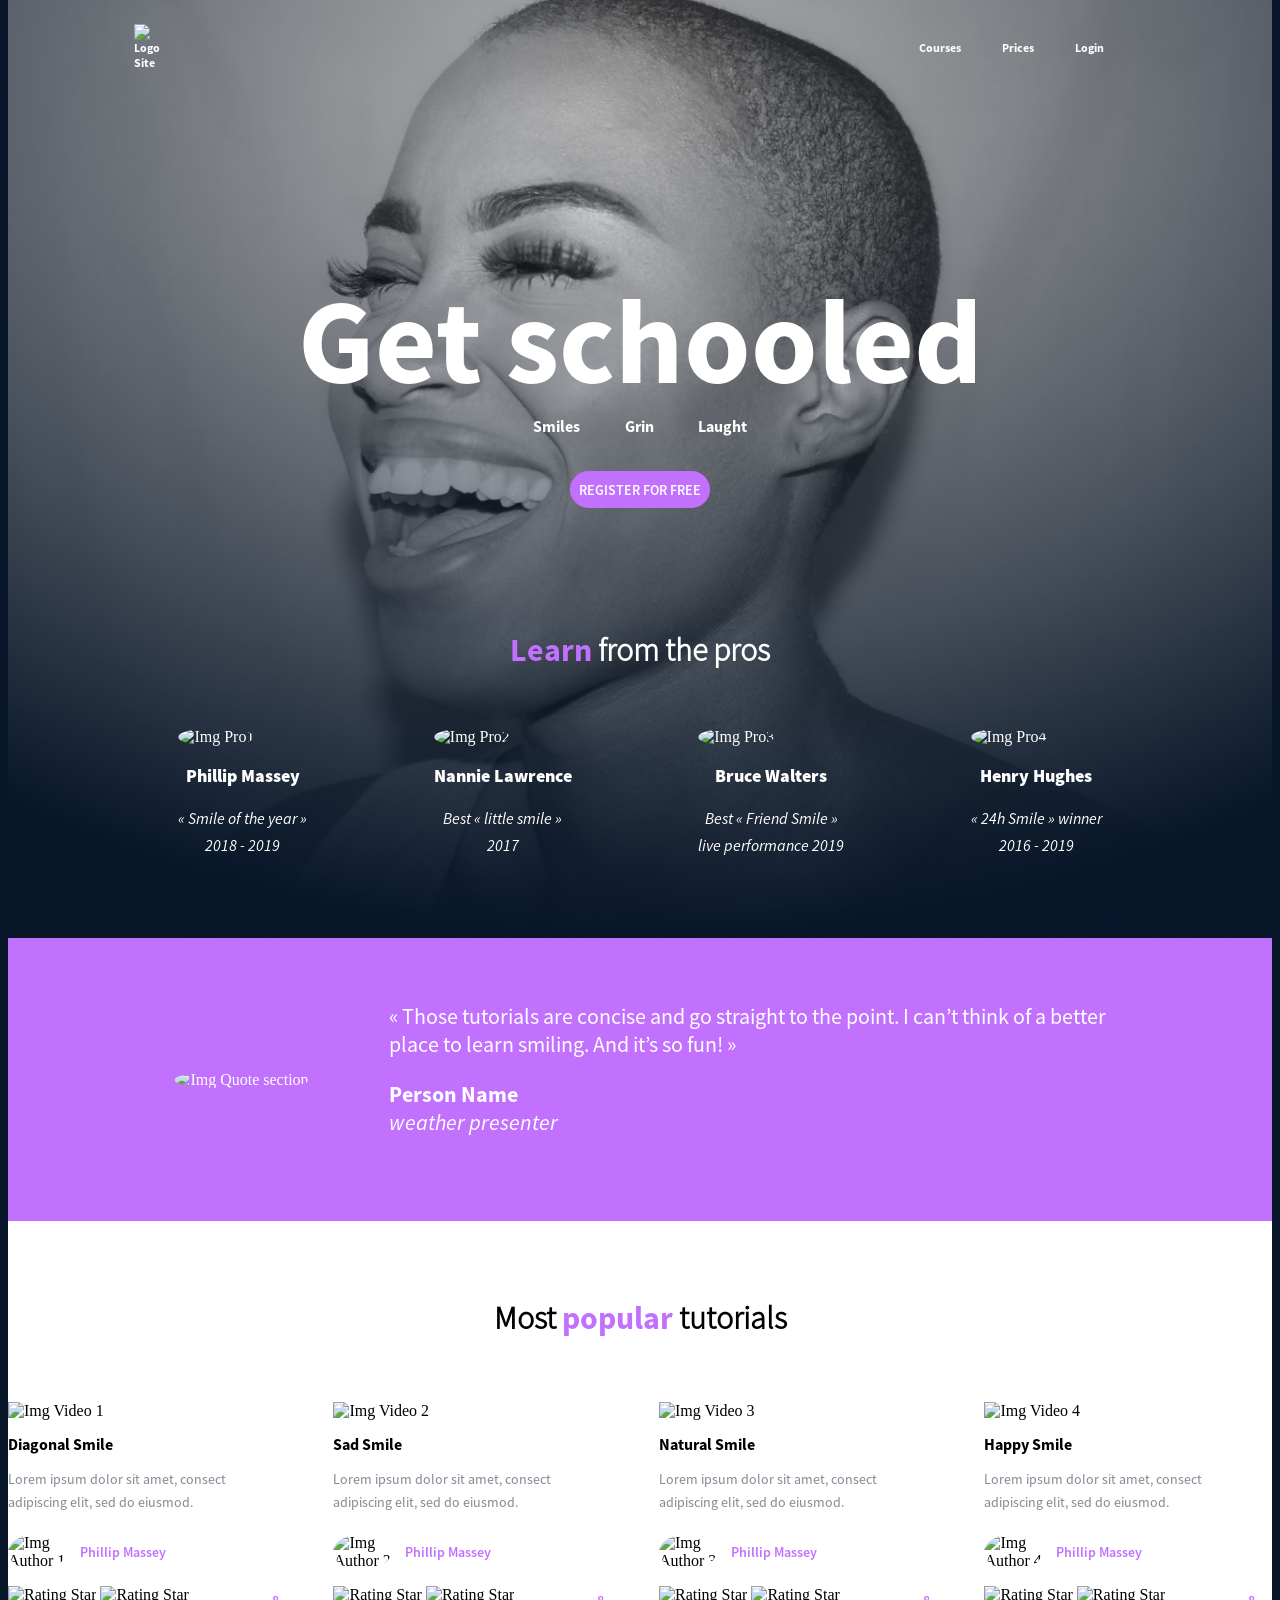
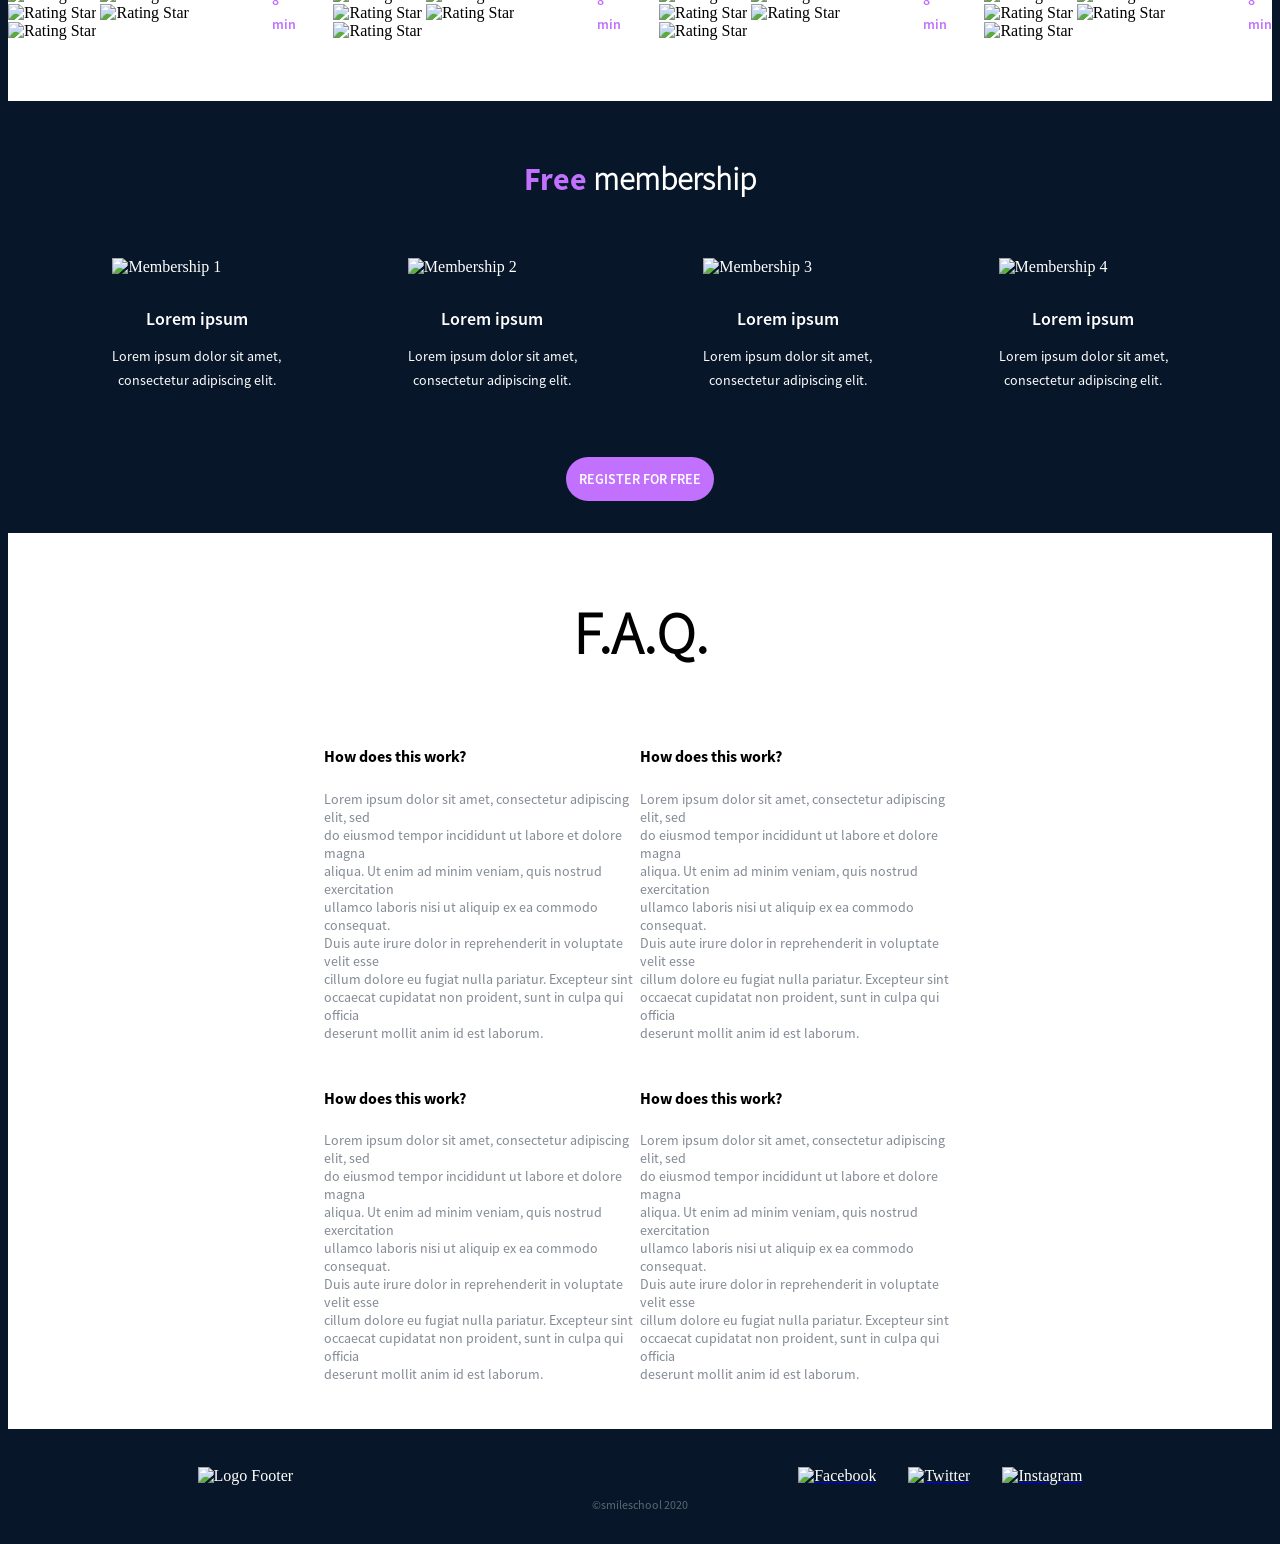
==== css_advanced/index.html @ 0d302283 "Ajout fichier index.html dans le dossier css_Advanced" ====
<!DOCTYPE html>
<html lang="fr">
    <head>
        <meta charset="UTF-8">
        <title>Page Test</title>
        <link rel="stylesheet" href="../css_advanced/styles.css">
    </head>

    <body>
        <header>
            <!-- Ajout Task 1 -->
            <div class="Logo">
                <a href="index.html"><img src="Assets/Logo.svg" alt="Logo Site"></a>
            </div>
            <div class="Menu">
                <a href="#">Courses</a>
                <a href="#">Prices</a>
                <a href="#">Login</a>
            </div>
        </header>
        <!-- Ajout Task 2 -->
        <main>
            <section class="Main_Part">
                <div id="Main_Title"> <!-- Block n°1 - Task 2 -->
                    <h1>Get schooled</h1>
                    <div class="Lines">
                        <p>Smiles</p>
                        <p>Grin</p>
                        <p>Laught</p>
                    </div>

                    <button>REGISTER FOR FREE</button>
                </div>
                <div> <!-- Block n°2 contenant les autres blocks - Task 2 -->
                    <h2>
                        <span id="Learn">Learn</span> from the pros
                    </h2>
                    <div class="Pros">
                        <div> <!-- Premier block dans Block n°2 -->
                            <img src="Assets/Pros/Pro1.svg" alt="Img Pro1">
                            <h3>Phillip Massey</h3>
                            <p>« Smile of the year » <br/>
                            2018 - 2019</p>
                        </div>
                        <div> <!-- Deuxième block dans Block n°2 -->
                            <img src="Assets/Pros/Pro2.svg" alt="Img Pro2">
                            <h3>Nannie Lawrence</h3>
                            <p>Best « little smile » <br/>
                            2017</p>
                        </div>
                        <div> <!-- Troisième block dans Block n°2 -->
                            <img src="Assets/Pros/Pro3.svg" alt="Img Pro3">
                            <h3>Bruce Walters</h3>
                            <p>Best « Friend Smile » <br/>
                            live performance 2019</p>
                        </div>
                        <div> <!-- Quatrième block dans Block n°2 -->
                            <img src="Assets/Pros/Pro4.svg" alt="Img Pro4">
                            <h3>Henry Hughes</h3>
                            <p>« 24h Smile » winner <br/>
                            2016 - 2019</p>
                        </div>
                    </div>
                </div>
            </section>
            <!-- Ajout Task 3 -->
            <section class="Testimonials">
                <div class="Testimony"> <!-- Block Quote section contenant les blocks de citations - Task 3 -->
                    <img src="Assets/Pros/Testimony2.svg" alt="Img Quote section">
                    <div>
                        <blockquote>« Those tutorials are concise and go straight to the point. I can’t think of a better
                            <br/> place to learn smiling. And it’s so fun! »</blockquote>
                        <p id="Name">Person Name</p>
                        <p id="Description">weather presenter</p>
                    </div>
                </div>
            </section>
            <!-- Ajout Task 4 -->
            <section class="Tutorials">
                <h1>Most <span id="Popular">popular</span> tutorials</h1>
                <div class="Videos"> <!-- Block contenant les 4 video blocks - Task 4 -->
                    <div> <!-- Premier Block vidéo -->
                        <img src="Assets/Videos/Preview1.svg" alt="Img Video 1">
                        <h2>Diagonal Smile</h2>
                        <p>Lorem ipsum dolor sit amet, consect
                            <br/> adipiscing elit, sed do eiusmod.</p>
                        <div class="Author"> <!-- Block description Auteur -->
                            <img src="Assets/Pros/Pro1.svg" alt="Img Author 1">
                            <h3>Phillip Massey</h3>
                        </div>
                        <div class="Rating"> <!-- Block Rating -->
                            <div>
                                <img src="Assets/Filled_Star.svg" alt="Rating Star">
                                <img src="Assets/Filled_Star.svg" alt="Rating Star">
                                <img src="Assets/Filled_Star.svg" alt="Rating Star">
                                <img src="Assets/Filled_Star.svg" alt="Rating Star">
                                <img src="Assets/Blanked_Star.svg" alt="Rating Star">
                            </div>
                            <p>8 min</p>
                        </div>
                    </div>
                    <div> <!-- Deuxième Block vidéo -->
                        <img src="Assets/Videos/Preview2.svg" alt="Img Video 2">
                        <h2>Sad Smile</h2>
                        <p>Lorem ipsum dolor sit amet, consect
                            <br/> adipiscing elit, sed do eiusmod.</p>
                        <div class="Author"> <!-- Block description Auteur -->
                            <img src="Assets/Pros/Pro1.svg" alt="Img Author 2">
                            <h3>Phillip Massey</h3>
                        </div>
                        <div class="Rating"> <!-- Block Rating -->
                            <div>
                                <img src="Assets/Filled_Star.svg" alt="Rating Star">
                                <img src="Assets/Filled_Star.svg" alt="Rating Star">
                                <img src="Assets/Filled_Star.svg" alt="Rating Star">
                                <img src="Assets/Filled_Star.svg" alt="Rating Star">
                                <img src="Assets/Blanked_Star.svg" alt="Rating Star">
                            </div>
                            <p>8 min</p>
                        </div>
                    </div>
                    <div> <!-- Troisième Block vidéo -->
                        <img src="Assets/Videos/Preview3.svg" alt="Img Video 3">
                        <h2>Natural Smile</h2>
                        <p>Lorem ipsum dolor sit amet, consect
                            <br/> adipiscing elit, sed do eiusmod.</p>
                        <div class="Author"> <!-- Block description Auteur -->
                            <img src="Assets/Pros/Pro1.svg" alt="Img Author 3">
                            <h3>Phillip Massey</h3>
                        </div>
                        <div class="Rating"> <!-- Block Rating -->
                            <div>
                                <img src="Assets/Filled_Star.svg" alt="Rating Star">
                                <img src="Assets/Filled_Star.svg" alt="Rating Star">
                                <img src="Assets/Filled_Star.svg" alt="Rating Star">
                                <img src="Assets/Filled_Star.svg" alt="Rating Star">
                                <img src="Assets/Blanked_Star.svg" alt="Rating Star">
                            </div>
                            <p>8 min</p>
                        </div>
                    </div>
                    <div> <!-- Quatrième Block vidéo -->
                        <img src="Assets/Videos/Preview4.svg" alt="Img Video 4">
                        <h2>Happy Smile</h2>
                        <p>Lorem ipsum dolor sit amet, consect
                            <br/> adipiscing elit, sed do eiusmod.</p>
                        <div class="Author"> <!-- Block description Auteur -->
                            <img src="Assets/Pros/Pro1.svg" alt="Img Author 4">
                            <h3>Phillip Massey</h3>
                        </div>
                        <div class="Rating"> <!-- Block Rating -->
                            <div>
                                <img src="Assets/Filled_Star.svg" alt="Rating Star">
                                <img src="Assets/Filled_Star.svg" alt="Rating Star">
                                <img src="Assets/Filled_Star.svg" alt="Rating Star">
                                <img src="Assets/Filled_Star.svg" alt="Rating Star">
                                <img src="Assets/Blanked_Star.svg" alt="Rating Star">
                            </div>
                            <p>8 min</p>
                        </div>
                    </div>
                </div>
            </section>
            <!-- Ajout Task 5 -->
            <section class="Free_Membership">
                <h1><span id="Free">Free</span> membership</h1>
                <div class="Membership"> <!-- Block Contenant 4 Blocks pour les membres -->
                    <div> <!-- Premier Block Membership -->
                        <img src="Assets/Icone.svg" alt="Membership 1">
                        <h2>Lorem ipsum</h2>
                        <p>Lorem ipsum dolor sit amet, 
                            <br/>consectetur adipiscing elit.</p>
                    </div>
                    <div> <!-- Deuxième Block Membership -->
                        <img src="Assets/Icone.svg" alt="Membership 2">
                        <h2>Lorem ipsum</h2>
                        <p>Lorem ipsum dolor sit amet, 
                            <br/>consectetur adipiscing elit.</p>
                    </div>
                    <div> <!-- Troisième Block Membership -->
                        <img src="Assets/Icone.svg" alt="Membership 3">
                        <h2>Lorem ipsum</h2>
                        <p>Lorem ipsum dolor sit amet, 
                            <br/>consectetur adipiscing elit.</p>
                    </div>
                    <div> <!-- Quatrième Block Membership -->
                        <img src="Assets/Icone.svg" alt="Membership 4">
                        <h2>Lorem ipsum</h2>
                        <p>Lorem ipsum dolor sit amet, 
                            <br/>consectetur adipiscing elit.</p>
                    </div>
                </div>
                <button>REGISTER FOR FREE</button>
            </section>
            <!-- Ajout Task 6 -->
            <section class="FAQ">
                <h1>F.A.Q.</h1>
                <div class="FAQ_Rows"> <!-- Block Contenant 2 Blocs "row" -->
                    <div class="row"> <!-- Block "row" n°1 -->
                        <div> <!-- Item Block N°1 -->
                            <h2>How does this work?</h2>
                            <p>Lorem ipsum dolor sit amet, consectetur adipiscing elit, sed <br/>
                                do eiusmod tempor incididunt ut labore et dolore magna <br/>
                                aliqua. Ut enim ad minim veniam, quis nostrud exercitation <br/>
                                ullamco laboris nisi ut aliquip ex ea commodo consequat. <br/>
                                Duis aute irure dolor in reprehenderit in voluptate velit esse <br/>
                                cillum dolore eu fugiat nulla pariatur. Excepteur sint <br/>
                                occaecat cupidatat non proident, sunt in culpa qui officia <br/>
                                deserunt mollit anim id est laborum.</p>
                        </div>
                        <div> <!-- Item Block N°2 -->
                            <h2>How does this work?</h2>
                            <p>Lorem ipsum dolor sit amet, consectetur adipiscing elit, sed <br/>
                                do eiusmod tempor incididunt ut labore et dolore magna <br/>
                                aliqua. Ut enim ad minim veniam, quis nostrud exercitation <br/>
                                ullamco laboris nisi ut aliquip ex ea commodo consequat. <br/>
                                Duis aute irure dolor in reprehenderit in voluptate velit esse <br/>
                                cillum dolore eu fugiat nulla pariatur. Excepteur sint <br/>
                                occaecat cupidatat non proident, sunt in culpa qui officia <br/>
                                deserunt mollit anim id est laborum.</p>
                        </div>
                    </div>
                    <div class="row"> <!-- Block "row" n°2-->
                        <div> <!-- Item Block N°3 -->
                            <h2>How does this work?</h2>
                            <p>Lorem ipsum dolor sit amet, consectetur adipiscing elit, sed <br/>
                                do eiusmod tempor incididunt ut labore et dolore magna <br/>
                                aliqua. Ut enim ad minim veniam, quis nostrud exercitation <br/>
                                ullamco laboris nisi ut aliquip ex ea commodo consequat. <br/>
                                Duis aute irure dolor in reprehenderit in voluptate velit esse <br/>
                                cillum dolore eu fugiat nulla pariatur. Excepteur sint <br/>
                                occaecat cupidatat non proident, sunt in culpa qui officia <br/>
                                deserunt mollit anim id est laborum.</p>
                        </div>
                        <div> <!-- Item Block N°4 -->
                            <h2>How does this work?</h2>
                            <p>Lorem ipsum dolor sit amet, consectetur adipiscing elit, sed <br/>
                                do eiusmod tempor incididunt ut labore et dolore magna <br/>
                                aliqua. Ut enim ad minim veniam, quis nostrud exercitation <br/>
                                ullamco laboris nisi ut aliquip ex ea commodo consequat. <br/>
                                Duis aute irure dolor in reprehenderit in voluptate velit esse <br/>
                                cillum dolore eu fugiat nulla pariatur. Excepteur sint <br/>
                                occaecat cupidatat non proident, sunt in culpa qui officia <br/>
                                deserunt mollit anim id est laborum.</p>
                        </div>
                    </div>
                </div>
            </section>
        </main>
        <!-- Ajout Task 7 -->
        <footer>
            <div class="Footer"> <!-- Block used to center the Footer -->
                <div class="Img_Footer">
                    <img src="Assets/Logo.svg" alt="Logo Footer">
                    <div class="Reseaux">
                        <a href="#"><img src="Assets/Reseaux/Facebook.svg" alt="Facebook"></a>
                        <a href="#"><img src="Assets/Reseaux/Twitter.svg" alt="Twitter"></a>
                        <a href="#"><img src="Assets/Reseaux/Instagram.svg" alt="Instagram"></a>
                    </div>
                </div>
                <p>©smileschool 2020</p>
            </div>
        </footer>
    </body>

</html>
---- css_advanced/styles.css ----
/********************************************* Ajout des différentes polices d'écriture ********************************************/

@font-face { /* Bold */
    font-family: 'SSP_Bold';
    src: url(Fonts/SourceSansPro-Bold.otf);
}

@font-face { /* Light */
    font-family: 'SSP_Light';
    src: url(Fonts/SourceSansPro-Light.otf);
}

@font-face { /* Italic */
    font-family: 'SSP_Italic';
    src: url(Fonts/SourceSansPro-It.otf);
}

@font-face { /* Black */
    font-family: 'SSP_Black';
    src: url(Fonts/SourceSansPro-Black.otf);
}

@font-face { /* Regular */
    font-family: 'SSP_Regular';
    src: url(Fonts/SourceSansPro-Regular.otf);
}

@font-face { /* Semibold */
    font-family: 'SSP_Semibold';
    src: url(Fonts/SourceSansPro-Semibold.otf);
}

/*********************************************** Styles s'appliquant à toute la page ***********************************************/

h1 {
    text-align: center;
}

body{
    background-color: rgb(7, 22, 41);
    /*margin-inline: 0;*/
}


/************************************************** Styles s'appliquant au Header **************************************************/

header {
    padding-top: 1em;
    width: 80%; /* Permet de modifier la taille du Header */
    margin: 0 auto;/* Permet de centrer le Header sur la page */
    display:flex; /* Permet d'alligner les textes avec le logo */
    position: relative; /* Nécessaire pour que le Background remonte jusqu'au Header */
    z-index: 2; /* Permet d'afficher le texte du Header par dessus le Background */
}

/* Style s'apliquant aux ancres des liens du Header */
header a {
    color: white; /* Couleur tu texte */
    text-decoration: none; /* Retire la barre sous le lien */
    font-size: 12px; /* Taille de la police */
    font-family: 'SSP_Bold', sans-serif; /* Police de caractère utilisée */
}

/* Style s'appiquant au Menu (Coureses, Prices, Login) */
.Menu {
    display: flex;
    gap: 40%; /* Dù au display flex, ça permet d'ajouter un espace entre les différents liens */
    margin: auto 75%; /* Permet de changer l'emplacement du Menu (auto : haut et bas, 75% gauche et droite) */
}


/************************************************** Styles s'appliquant à Main_Part **************************************************/

.Main_Part {
    background: none; /* Supression de tout fond direct pour éviter tout conflit */
    position: relative; /* Nécessaire pour bien positionner le Background */
    z-index: 1; /* Nécessaire pour afficher le texte au dessus du Background */
    padding-bottom: 5%; /* Ajoute un espace à la fin du bloc Main_Part */
}

.Main_Part::before {
    content: ""; /* Nécessaire pour rendre le pseudo-élément visible */

    position: absolute; /* Permet de placer le pseudo-élément, ici le Background, où on veut */
    left: 0; /* Permet de positionner l'image à la bordure gauche */
    top: -14em;        /* Remonte l'image vers le haut, pour atteindre le Header */

    width: 100%;      /* Largeur du pseudo élément prenant toute la largeur de la page */
    height: calc(100% + 14em);

    background: url(../html_advanced/Assets/Background.png); /* Background */
    background-position: center top; /* Centre l'image sur la page */
    background-size: cover; /* L'image prend toute la place dans .Main_Part */
    background-repeat: no-repeat; /* Pas de répétition de l'image */

    z-index: -1; /* Positionnement de l'image derrière les textes */
}

.Main_Part h2 {
    color: rgb(255, 255, 255); /* Change la couleur du texte */
    font-size: 32px; /* Taille de la police */
    font-family: 'SSP_Light', sans-serif; /* Police de caractère utilisée */
    text-align: center; /* Centre le texte */
    padding-top: 7.5%;
    padding-bottom: 2.5%;
}

#Learn {
    color: rgb(194, 113, 255); /* Change la couleur du texte */
    font-family: 'SSP_Bold', sans-serif; /* Police de caractère utilisée */
}

/* Styles s'appliquant à la partie liée à l'id Main_Title */
#Main_Title h1 {
    font-size: 120px; /* Taille de la police */
    font-family: 'SSP_Bold', sans-serif; /* Police de caractère utilisée */
    color: rgb(255, 255, 255); /* Couleur du texte */
    margin-block-end: 0; /* Suppression de l'espace mis automatiquement après le texte */
    padding-top: 7.5%;
}

#Main_Title p{
    font-size: 16px; /* Taille de la police */
    font-family: 'SSP_Bold', sans-serif; /* Police de caractère utilisée */
    color: rgb(255, 255, 255); /* Couleur du texte */
    margin-block-start: 0; /* Suppression de l'espace mis automatiquement avant le texte */
    text-align: center; /* Centre le texte */
    padding-bottom: 1.5%;
}

#Main_Title button {
    /*width: 8%;*/
    padding: 0.75%;
    display: block;/* Permet de voir le bouton comme un bloc */
    margin:auto; /* Permet de centrer le bouton sur la page dù au display bloc */
    background-color: rgb(194, 113, 255); /* Change la couleur du bouton */
    color: rgb(255, 255, 255); /* Change la couleur du texte du bouton */
    font-size: 14px; /* Taille de la police */
    font-family: 'SSP_Semibold', sans-serif; /* Police de caractère utilisée */
    border: none; /* Supprime la bordure autour du bouton */
    border-radius: 22px; /* Arrondi les coins du bouton */
    -webkit-border-radius: 22px;
    -moz-border-radius: 22px;
    -ms-border-radius: 22px;
    -o-border-radius: 22px;
    -webkit-border-radius: 22px;
}

/* Style s'appliquant aux lignes de texte sous le "Get Schooled" */
.Lines
{
    display: flex;
    justify-content: center; /* centre les 3 <p> sur la page */
    gap: 3.5%;               /* espacement horizontal entre les <p> */
}

/* Styles s'appliquant à la partie liée à la classe Pros */

.Pros{
    display: flex; /* Permet d'alligner les différents blocs de la classe Pros */
    justify-content: center; /* centre les blocs de la classe Pros sur la page */
    gap: 10%;               /* espacement horizontal entre les blocs de la classe Pros */
}

/**/

.Pros img{
    color: rgb(255, 255, 255);
    border-radius: 50%; /* Arrondit les images pour les afficher en forme de rond */
    -webkit-border-radius: 50%;
    -moz-border-radius: 50%;
    -ms-border-radius: 50%;
    -o-border-radius: 50%;
}

.Pros h3{
    color: rgb(255, 255, 255); /* Change la couleur du texte */
    font-size: 18px; /* Taille de la police */
    text-align: center; /* Centre le texte dans le bloc */
    font-family: 'SSP_Black', sans-serif; /* Police de caractère utilisée */
}

.Pros p{
    color: rgb(255, 255, 255); /* Change la couleur du texte */
    font-size: 16px; /* Taille de la police */
    font-family: 'SSP_Italic', sans-serif; /* Police de caractère utilisée */
    text-align: center; /* Centre le texte dans le bloc */
    line-height: 1.7; /* Ajout d'un petit espacement entre les lignes du paragraphe */
}

/****************************************** Styles s'appliquant à la partie Testimonials  ******************************************/

.Testimonials{
    background-color: rgb(194, 113, 255); /* Change la couleur de l'arrière plan */
    padding: 5% 0;
    display: flex;
    justify-content: center;
}

.Testimonials blockquote{
    font-size: 22px; /* Taille de la police */
    font-family: 'SSP_Regular', sans-serif; /* Police de caractère utilisée */
    color: rgb(255, 255, 255); /* Change la couleur du texte */
    margin: auto 0;
}

.Testimonials img{
    color: rgb(255, 255, 255);
    border-radius: 50%; /* Arrondit les images pour les afficher en forme de rond */
    -webkit-border-radius: 50%;
    -moz-border-radius: 50%;
    -ms-border-radius: 50%;
    -o-border-radius: 50%;
}

.Testimonials p{
    color: rgb(255, 255, 255); /* Change la couleur du texte */
}

/* Style s'appliquant aux éléments de la classe Testimony */
.Testimony{
    display: flex;
    align-items: center;
    gap: 5em;
}

#Name {
    font-size: 22px; /* Taille de la police */
    font-family: 'SSP_Bold', sans-serif; /* Police de caractère utilisée */
    margin-block-end: 0; /* Suppression de l'espace mis automatiquement avant le texte */
}

#Description {
    font-size: 22px; /* Taille de la police */
    font-family: 'SSP_Italic', sans-serif; /* Police de caractère utilisée */
    margin-block-start: 0; /* Suppression de l'espace mis automatiquement avant le texte */
}

/******************************************** Styles s'appliquant à la partie Tutorials ********************************************/

.Tutorials{
    padding-top: 4%;
    padding-bottom: 4%;
    background-color: rgb(255, 255, 255); /* Change la couleur de l'arrière plan */

}

.Tutorials h1{
    font-size: 32px; /* Taille de la police */
    font-family: 'SSP_Light', sans-serif; /* Police de caractère utilisée */
    text-align: center;
    padding-bottom: 3%;
}

#Popular {
    color: rgb(194, 113, 255); /* Change la couleur du texte */
    font-family: 'SSP_Bold', sans-serif; /* Police de caractère utilisée */
}


.Videos {
    display: flex;
    justify-content: center;
    align-items: center;
    gap: 3%;
}

.Videos h2{
    font-size: 16px; /* Taille de la police */
    font-family: 'SSP_Bold', sans-serif; /* Police de caractère utilisée */
}

.Videos p{
    font-size: 14px; /* Taille de la police */
    font-family: 'SSP_Regular', sans-serif; /* Police de caractère utilisée */
    color: rgb(7, 22, 41, 0.5);
    line-height: 1.7; /* Ajout d'un petit espacement entre les lignes du paragraphe */
}

.Author{
    display: flex;
    align-items: center;
    gap: 5%
}

.Author img{
    border-radius: 50%; /* Arrondit les images pour les afficher en forme de rond */
    -webkit-border-radius: 50%;
    -moz-border-radius: 50%;
    -ms-border-radius: 50%;
    -o-border-radius: 50%;
    width: 20%;
}

.Author h3{
    font-size: 14px; /* Taille de la police */
    font-family: 'SSP_Semibold', sans-serif; /* Police de caractère utilisée */
    color: rgb(194, 113, 255);
}


.Rating{
    display: flex;
    justify-content: space-between;
    align-items: center;
}

.Rating p{
    font-size: 14px; /* Taille de la police */
    font-family: 'SSP_Semibold', sans-serif; /* Police de caractère utilisée */
    color: rgb(194, 113, 255);
}


/***************************************** Styles s'appliquant à la partie Free_Membership *****************************************/

.Free_Membership {
    padding-top: 2.5%;
    padding-bottom: 2.5%;
}

.Free_Membership h1 {
    font-size: 32px; /* Taille de la police */
    font-family: 'SSP_Light', sans-serif; /* Police de caractère utilisée */
    color: rgb(255, 255, 255);
    padding-bottom: 2.5%;
}

#Free {
    color: rgb(194, 113, 255); /* Change la couleur du texte */
    font-family: 'SSP_Bold', sans-serif; /* Police de caractère utilisée */
}

.Free_Membership button {
    padding: 13px;
    display: block;/*  */
    margin:auto; /* Permet de centrer le bouton sur la page */
    background-color: rgb(194, 113, 255); /* Change la couleur du bouton */
    color: rgb(255, 255, 255); /* Change la couleur du texte du bouton */
    font-size: 14px; /* Taille de la police */
    font-family: 'SSP_Semibold', sans-serif; /* Police de caractère utilisée */
    border: none; /* Supprime la bordure autour du bouton */
    border-radius: 22px; /* Arrondi les coins du bouton */
    -webkit-border-radius: 22px;
    -moz-border-radius: 22px;
    -ms-border-radius: 22px;
    -o-border-radius: 22px;
    -webkit-border-radius: 22px;
}



.Membership {
    display: flex;
    justify-content: center;
    gap: 10%;
    padding-bottom: 4%;
}

.Membership img {
    color: rgb(255, 255, 255); /* Couleur du texte */
    display: block;/* Permet de voir l'image comme un bloc */
    margin:auto; /* Permet de centrer l'image sur la page dù au display bloc */
    padding-bottom: 10%;
}

.Membership h2 {
    font-size: 18px; /* Taille de la police */
    font-family: 'SSP_Semibold', sans-serif; /* Police de caractère utilisée */
    color: rgb(255, 255, 255); /* Couleur du texte */
    text-align: center; /* Centre son texte au sein de son bloc */
}

.Membership p {
    font-size: 14px; /* Taille de la police */
    font-family: 'SSP_Regular', sans-serif; /* Police de caractère utilisée */
    color: rgb(255, 255, 255); /* Couleur du texte */
    text-align: center; /* Centre le texte au sein de son bloc */
    line-height: 1.7; /* Ajout d'un petit espacement entre les lignes du paragraphe */
}

/********************************************** Styles s'appliquant à la partie F.A.Q. *********************************************/

.FAQ {
    padding-top: 1%; /* Ajout d'un espace en haut du bloc */
    padding-bottom: 1%; /* Ajout d'un espace en bas du bloc */
    background-color: rgb(255, 255, 255);
}

.FAQ h1 {
    font-size: 60px; /* Taille de la police */
    font-family: 'SSP_Light', sans-serif; /* Police de caractère utilisée */
    padding-bottom: 1%; /* Ajout d'un espace sous le titre */
}

.FAQ_Rows {
    width: 50%; /* Permet de modifier la taille du Bloc F.A.Q. */
    margin: 0 auto;/* Permet de centrer le bloc F.A.Q. sur la page */
}

.row {
    display: flex; /* Regroupe les enfants de la class row sur la même ligne */
    justify-content: space-between; /* Permet de séparer les blocs de part et d'autres de la page */
    padding-bottom: 3%; /* Ajout d'un espace entre les colonnes */
}

.row h2 {
    font-size: 16px; /* Taille de la police */
    font-family: 'SSP_Bold', sans-serif; /* Police de caractère utilisée */
    padding-bottom: 3%; /* Ajout d'un espace sous le titre */
}

.row p {
    font-size: 14px; /* Taille de la police */
    font-family: 'SSP_Regular', sans-serif; /* Police de caractère utilisée */
    color: rgb(7, 22, 41, 0.5); /* Couleur du texte */

}


/************************************************** Styles s'appliquant au Footer **************************************************/

.Footer {
    padding-top: 3%;
    padding-bottom: 1%;
    width: 70%; /* Permet de modifier la taille du Footer */
    margin: 0 auto;/* Permet de centrer le Footer sur la page */
}

.Footer p {
    font-size: 12px; /* Taille de la police */
    font-family: 'SSP_Regular', sans-serif; /* Police de caractère utilisée */
    color: rgb(255, 255, 255, 0.35); /* Couleur du texte */
    text-align: center;
}

.Img_Footer {
    display: flex; /* Regroupe les enfants de la class row sur la même ligne */
    justify-content: space-between; /* Permet de séparer les blocs de part et d'autres de la page */
    text-align: center;

}

.Img_Footer img {
    color: rgb(255, 255, 255);
}

.Reseaux {
    display: flex;           /* Met les images sur une ligne */
    gap: 2em;               /* Espace entre chaque image */
    justify-content: center; /* Centre les images dans le conteneur */
    align-items: center;     /* Aligne verticalement si images différentes hauteurs */
}

.Reseaux img {
    width: 2em; /* largeur fixe pour toutes les icônes */
    height: auto;
}
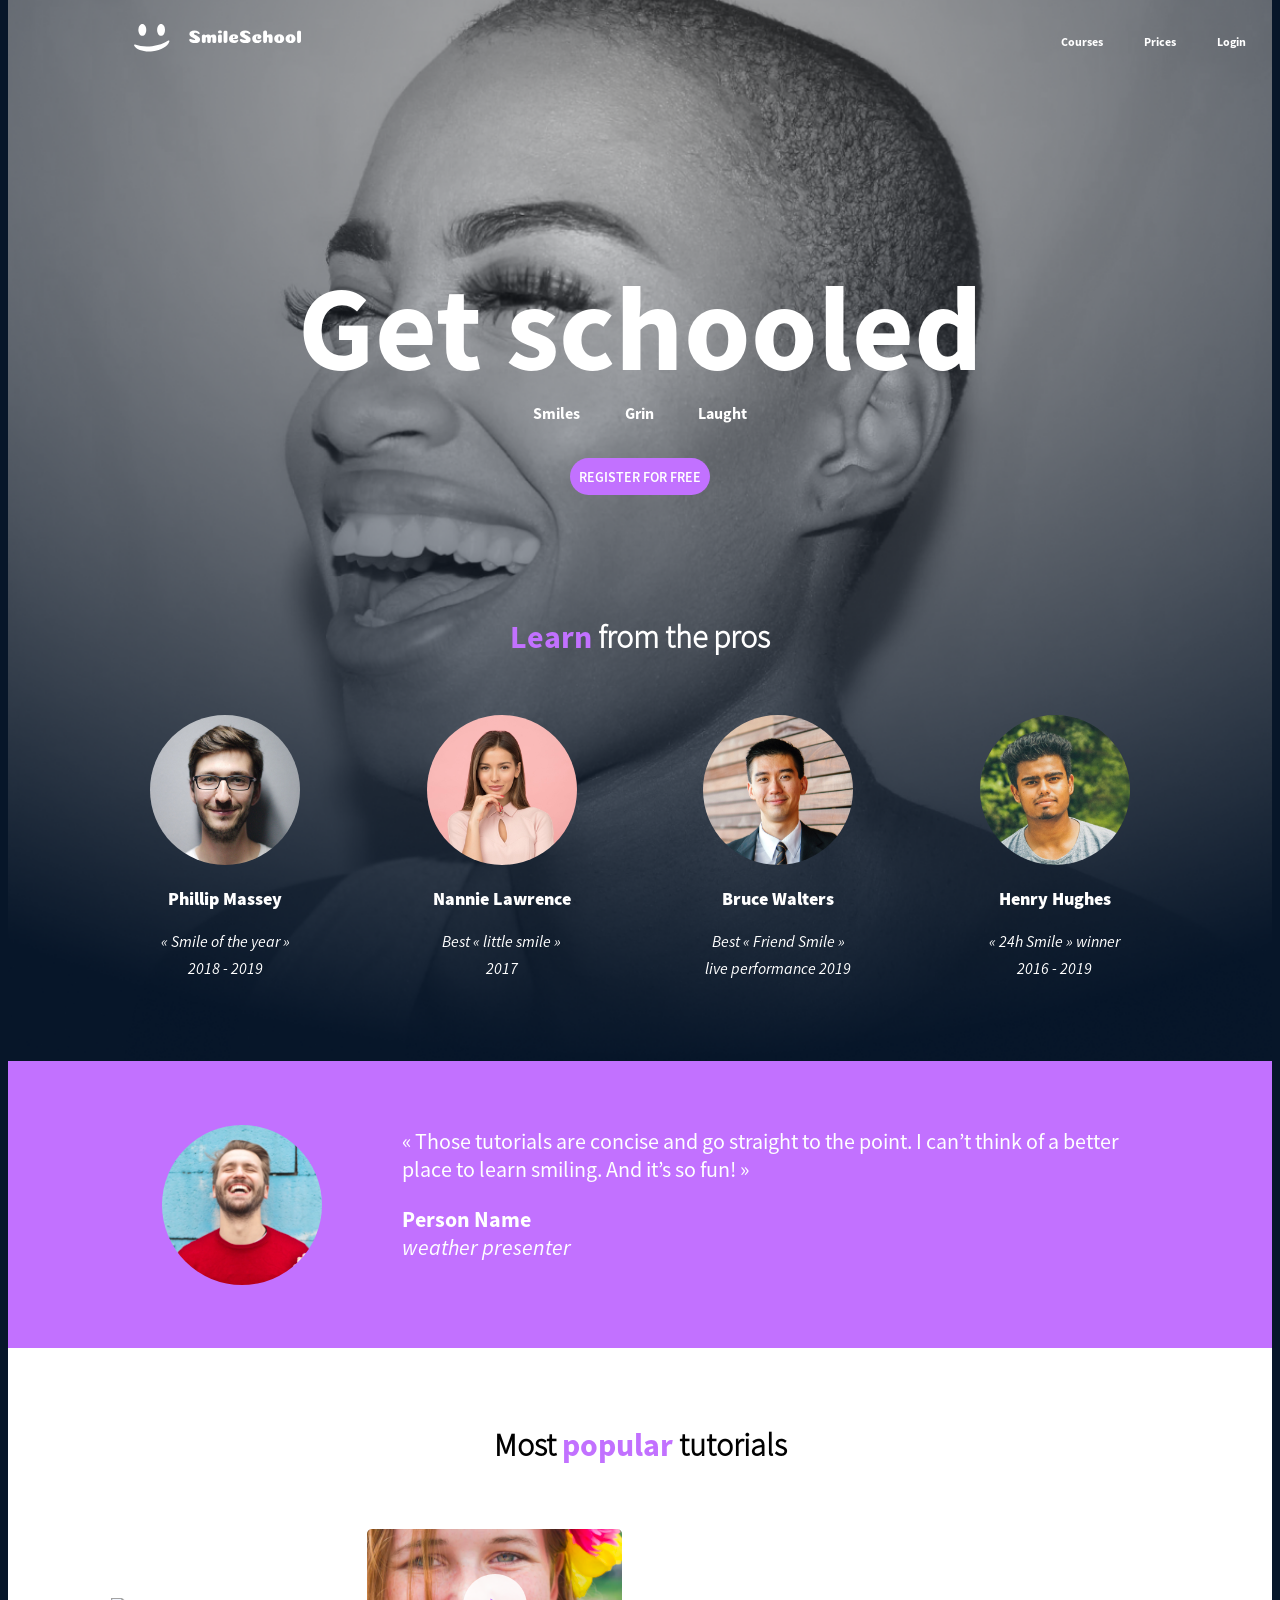
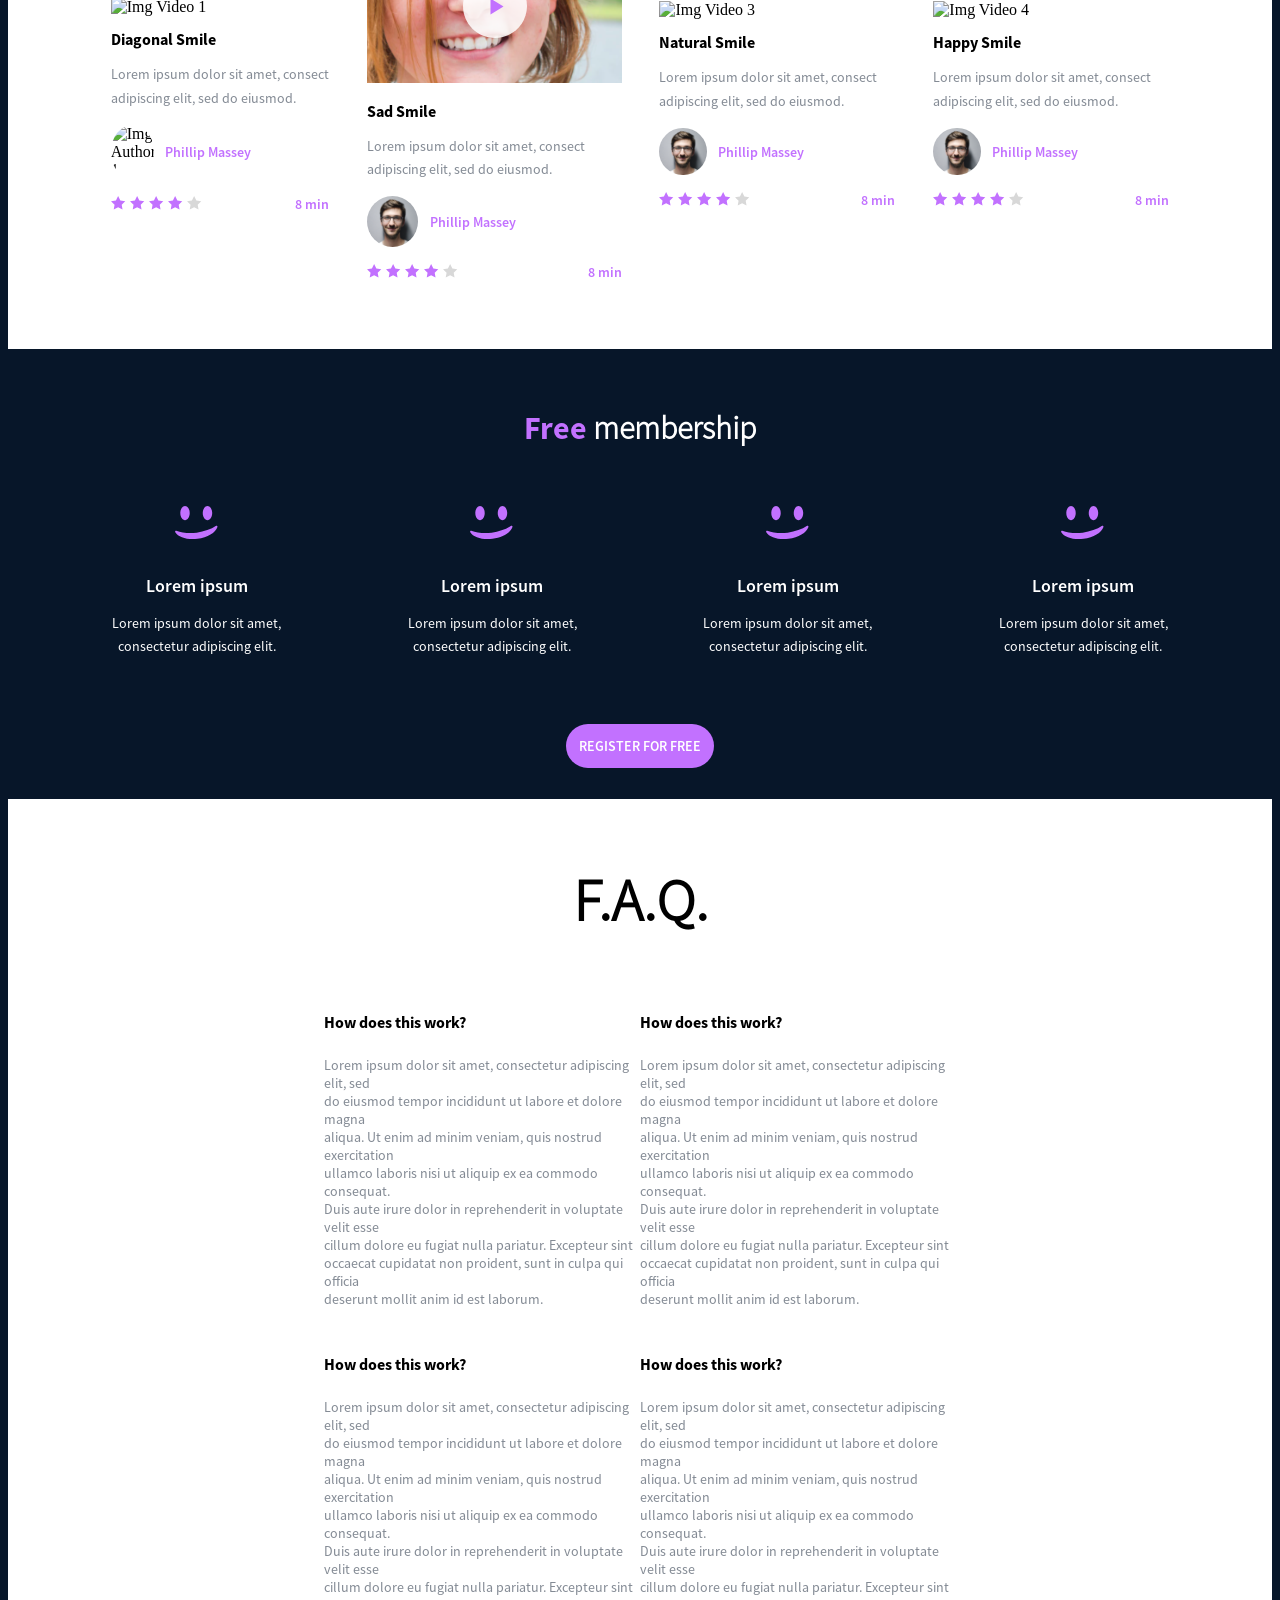
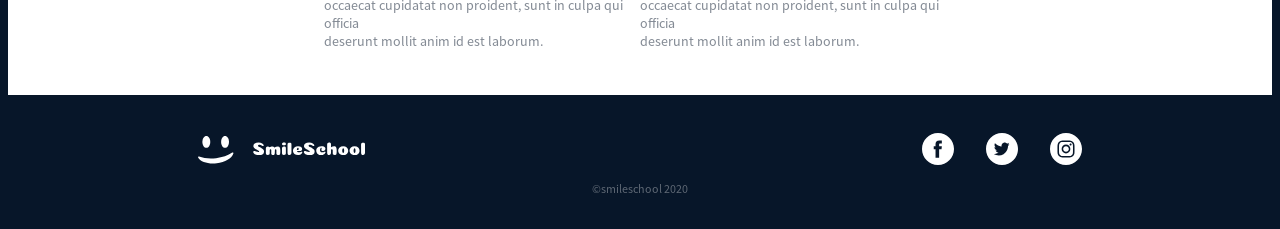
==== commit 17d94125: "Ajout fichier index.html dans le dossier css_Advanced" ====
--- a/css_advanced/index.html
+++ b/css_advanced/index.html
@@ -3,14 +3,14 @@
     <head>
         <meta charset="UTF-8">
         <title>Page Test</title>
-        <link rel="stylesheet" href="../css_advanced/styles.css">
+        <link rel="stylesheet" href="./styles.css">
     </head>
 
     <body>
         <header>
             <!-- Ajout Task 1 -->
             <div class="Logo">
-                <a href="index.html"><img src="Assets/Logo.svg" alt="Logo Site"></a>
+                <a href="index.html"><img src="../html_advanced/Assets/Logo.svg" alt="Logo Site"></a>
             </div>
             <div class="Menu">
                 <a href="#">Courses</a>
@@ -37,25 +37,25 @@
                     </h2>
                     <div class="Pros">
                         <div> <!-- Premier block dans Block n°2 -->
-                            <img src="Assets/Pros/Pro1.svg" alt="Img Pro1">
+                            <img src="../html_advanced/Assets/Pros/Pro1.svg" alt="Img Pro1">
                             <h3>Phillip Massey</h3>
                             <p>« Smile of the year » <br/>
                             2018 - 2019</p>
                         </div>
                         <div> <!-- Deuxième block dans Block n°2 -->
-                            <img src="Assets/Pros/Pro2.svg" alt="Img Pro2">
+                            <img src="../html_advanced/Assets/Pros/Pro2.svg" alt="Img Pro2">
                             <h3>Nannie Lawrence</h3>
                             <p>Best « little smile » <br/>
                             2017</p>
                         </div>
                         <div> <!-- Troisième block dans Block n°2 -->
-                            <img src="Assets/Pros/Pro3.svg" alt="Img Pro3">
+                            <img src="../html_advanced/Assets/Pros/Pro3.svg" alt="Img Pro3">
                             <h3>Bruce Walters</h3>
                             <p>Best « Friend Smile » <br/>
                             live performance 2019</p>
                         </div>
                         <div> <!-- Quatrième block dans Block n°2 -->
-                            <img src="Assets/Pros/Pro4.svg" alt="Img Pro4">
+                            <img src="../html_advanced/Assets/Pros/Pro4.svg" alt="Img Pro4">
                             <h3>Henry Hughes</h3>
                             <p>« 24h Smile » winner <br/>
                             2016 - 2019</p>
@@ -66,7 +66,7 @@
             <!-- Ajout Task 3 -->
             <section class="Testimonials">
                 <div class="Testimony"> <!-- Block Quote section contenant les blocks de citations - Task 3 -->
-                    <img src="Assets/Pros/Testimony2.svg" alt="Img Quote section">
+                    <img src="../html_advanced/Assets/Pros/Testimony2.svg" alt="Img Quote section">
                     <div>
                         <blockquote>« Those tutorials are concise and go straight to the point. I can’t think of a better
                             <br/> place to learn smiling. And it’s so fun! »</blockquote>
@@ -80,81 +80,81 @@
                 <h1>Most <span id="Popular">popular</span> tutorials</h1>
                 <div class="Videos"> <!-- Block contenant les 4 video blocks - Task 4 -->
                     <div> <!-- Premier Block vidéo -->
-                        <img src="Assets/Videos/Preview1.svg" alt="Img Video 1">
+                        <img src="../html_advanced/Assets/Videos/Preview1.svg" alt="Img Video 1">
                         <h2>Diagonal Smile</h2>
                         <p>Lorem ipsum dolor sit amet, consect
                             <br/> adipiscing elit, sed do eiusmod.</p>
                         <div class="Author"> <!-- Block description Auteur -->
-                            <img src="Assets/Pros/Pro1.svg" alt="Img Author 1">
-                            <h3>Phillip Massey</h3>
-                        </div>
-                        <div class="Rating"> <!-- Block Rating -->
-                            <div>
-                                <img src="Assets/Filled_Star.svg" alt="Rating Star">
-                                <img src="Assets/Filled_Star.svg" alt="Rating Star">
-                                <img src="Assets/Filled_Star.svg" alt="Rating Star">
-                                <img src="Assets/Filled_Star.svg" alt="Rating Star">
-                                <img src="Assets/Blanked_Star.svg" alt="Rating Star">
+                            <img src="../html_advancedAssets/Pros/Pro1.svg" alt="Img Author 1">
+                            <h3>Phillip Massey</h3>
+                        </div>
+                        <div class="Rating"> <!-- Block Rating -->
+                            <div>
+                                <img src="../html_advanced/Assets/Filled_Star.svg" alt="Rating Star">
+                                <img src="../html_advanced/Assets/Filled_Star.svg" alt="Rating Star">
+                                <img src="../html_advanced/Assets/Filled_Star.svg" alt="Rating Star">
+                                <img src="../html_advanced/Assets/Filled_Star.svg" alt="Rating Star">
+                                <img src="../html_advanced/Assets/Blanked_Star.svg" alt="Rating Star">
                             </div>
                             <p>8 min</p>
                         </div>
                     </div>
                     <div> <!-- Deuxième Block vidéo -->
-                        <img src="Assets/Videos/Preview2.svg" alt="Img Video 2">
+                        <img src="../html_advanced/Assets/Videos/Preview2.svg" alt="Img Video 2">
                         <h2>Sad Smile</h2>
                         <p>Lorem ipsum dolor sit amet, consect
                             <br/> adipiscing elit, sed do eiusmod.</p>
                         <div class="Author"> <!-- Block description Auteur -->
-                            <img src="Assets/Pros/Pro1.svg" alt="Img Author 2">
-                            <h3>Phillip Massey</h3>
-                        </div>
-                        <div class="Rating"> <!-- Block Rating -->
-                            <div>
-                                <img src="Assets/Filled_Star.svg" alt="Rating Star">
-                                <img src="Assets/Filled_Star.svg" alt="Rating Star">
-                                <img src="Assets/Filled_Star.svg" alt="Rating Star">
-                                <img src="Assets/Filled_Star.svg" alt="Rating Star">
-                                <img src="Assets/Blanked_Star.svg" alt="Rating Star">
+                            <img src="../html_advanced/Assets/Pros/Pro1.svg" alt="Img Author 2">
+                            <h3>Phillip Massey</h3>
+                        </div>
+                        <div class="Rating"> <!-- Block Rating -->
+                            <div>
+                                <img src="../html_advanced/Assets/Filled_Star.svg" alt="Rating Star">
+                                <img src="../html_advanced/Assets/Filled_Star.svg" alt="Rating Star">
+                                <img src="../html_advanced/Assets/Filled_Star.svg" alt="Rating Star">
+                                <img src="../html_advanced/Assets/Filled_Star.svg" alt="Rating Star">
+                                <img src="../html_advanced/Assets/Blanked_Star.svg" alt="Rating Star">
                             </div>
                             <p>8 min</p>
                         </div>
                     </div>
                     <div> <!-- Troisième Block vidéo -->
-                        <img src="Assets/Videos/Preview3.svg" alt="Img Video 3">
+                        <img src="../html_advanced/Assets/Videos/Preview3.svg" alt="Img Video 3">
                         <h2>Natural Smile</h2>
                         <p>Lorem ipsum dolor sit amet, consect
                             <br/> adipiscing elit, sed do eiusmod.</p>
                         <div class="Author"> <!-- Block description Auteur -->
-                            <img src="Assets/Pros/Pro1.svg" alt="Img Author 3">
-                            <h3>Phillip Massey</h3>
-                        </div>
-                        <div class="Rating"> <!-- Block Rating -->
-                            <div>
-                                <img src="Assets/Filled_Star.svg" alt="Rating Star">
-                                <img src="Assets/Filled_Star.svg" alt="Rating Star">
-                                <img src="Assets/Filled_Star.svg" alt="Rating Star">
-                                <img src="Assets/Filled_Star.svg" alt="Rating Star">
-                                <img src="Assets/Blanked_Star.svg" alt="Rating Star">
+                            <img src="../html_advanced/Assets/Pros/Pro1.svg" alt="Img Author 3">
+                            <h3>Phillip Massey</h3>
+                        </div>
+                        <div class="Rating"> <!-- Block Rating -->
+                            <div>
+                                <img src="../html_advanced/Assets/Filled_Star.svg" alt="Rating Star">
+                                <img src="../html_advanced/Assets/Filled_Star.svg" alt="Rating Star">
+                                <img src="../html_advanced/Assets/Filled_Star.svg" alt="Rating Star">
+                                <img src="../html_advanced/Assets/Filled_Star.svg" alt="Rating Star">
+                                <img src="../html_advanced/Assets/Blanked_Star.svg" alt="Rating Star">
                             </div>
                             <p>8 min</p>
                         </div>
                     </div>
                     <div> <!-- Quatrième Block vidéo -->
-                        <img src="Assets/Videos/Preview4.svg" alt="Img Video 4">
+                        <img src="../html_advanced/Assets/Videos/Preview4.svg" alt="Img Video 4">
                         <h2>Happy Smile</h2>
                         <p>Lorem ipsum dolor sit amet, consect
                             <br/> adipiscing elit, sed do eiusmod.</p>
                         <div class="Author"> <!-- Block description Auteur -->
-                            <img src="Assets/Pros/Pro1.svg" alt="Img Author 4">
-                            <h3>Phillip Massey</h3>
-                        </div>
-                        <div class="Rating"> <!-- Block Rating -->
-                            <div>
-                                <img src="Assets/Filled_Star.svg" alt="Rating Star">
-                                <img src="Assets/Filled_Star.svg" alt="Rating Star">
-                                <img src="Assets/Filled_Star.svg" alt="Rating Star">
-                                <img src="Assets/Filled_Star.svg" alt="Rating Star">
-                                <img src="Assets/Blanked_Star.svg" alt="Rating Star">
+                            <img src="../html_advanced/Assets/Pros/Pro1.svg" alt="Img Author 4">
+                            <h3>Phillip Massey</h3>
+                        </div>
+                        <div class="Rating"> <!-- Block Rating -->
+                            <div>
+                                <img src="../html_advanced/Assets/Filled_Star.svg" alt="Rating Star">
+                                <img src="../html_advanced/Assets/Filled_Star.svg" alt="Rating Star">
+                                <img src="../html_advanced/Assets/Filled_Star.svg" alt="Rating Star">
+                                <img src="../html_advanced/Assets/Filled_Star.svg" alt="Rating Star">
+                                <img src="../html_advanced/Assets/Blanked_Star.svg" alt="Rating Star">
                             </div>
                             <p>8 min</p>
                         </div>
@@ -166,25 +166,25 @@
                 <h1><span id="Free">Free</span> membership</h1>
                 <div class="Membership"> <!-- Block Contenant 4 Blocks pour les membres -->
                     <div> <!-- Premier Block Membership -->
-                        <img src="Assets/Icone.svg" alt="Membership 1">
+                        <img src="../html_advanced/Assets/Icone.svg" alt="Membership 1">
                         <h2>Lorem ipsum</h2>
                         <p>Lorem ipsum dolor sit amet, 
                             <br/>consectetur adipiscing elit.</p>
                     </div>
                     <div> <!-- Deuxième Block Membership -->
-                        <img src="Assets/Icone.svg" alt="Membership 2">
+                        <img src="../html_advanced/Assets/Icone.svg" alt="Membership 2">
                         <h2>Lorem ipsum</h2>
                         <p>Lorem ipsum dolor sit amet, 
                             <br/>consectetur adipiscing elit.</p>
                     </div>
                     <div> <!-- Troisième Block Membership -->
-                        <img src="Assets/Icone.svg" alt="Membership 3">
+                        <img src="../html_advanced/Assets/Icone.svg" alt="Membership 3">
                         <h2>Lorem ipsum</h2>
                         <p>Lorem ipsum dolor sit amet, 
                             <br/>consectetur adipiscing elit.</p>
                     </div>
                     <div> <!-- Quatrième Block Membership -->
-                        <img src="Assets/Icone.svg" alt="Membership 4">
+                        <img src="../html_advanced/Assets/Icone.svg" alt="Membership 4">
                         <h2>Lorem ipsum</h2>
                         <p>Lorem ipsum dolor sit amet, 
                             <br/>consectetur adipiscing elit.</p>
@@ -251,11 +251,11 @@
         <footer>
             <div class="Footer"> <!-- Block used to center the Footer -->
                 <div class="Img_Footer">
-                    <img src="Assets/Logo.svg" alt="Logo Footer">
+                    <img src="../html_advanced/Assets/Logo.svg" alt="Logo Footer">
                     <div class="Reseaux">
-                        <a href="#"><img src="Assets/Reseaux/Facebook.svg" alt="Facebook"></a>
-                        <a href="#"><img src="Assets/Reseaux/Twitter.svg" alt="Twitter"></a>
-                        <a href="#"><img src="Assets/Reseaux/Instagram.svg" alt="Instagram"></a>
+                        <a href="#"><img src="../html_advanced/Assets/Reseaux/Facebook.svg" alt="Facebook"></a>
+                        <a href="#"><img src="../html_advanced/Assets/Reseaux/Twitter.svg" alt="Twitter"></a>
+                        <a href="#"><img src="../html_advanced/Assets/Reseaux/Instagram.svg" alt="Instagram"></a>
                     </div>
                 </div>
                 <p>©smileschool 2020</p>
